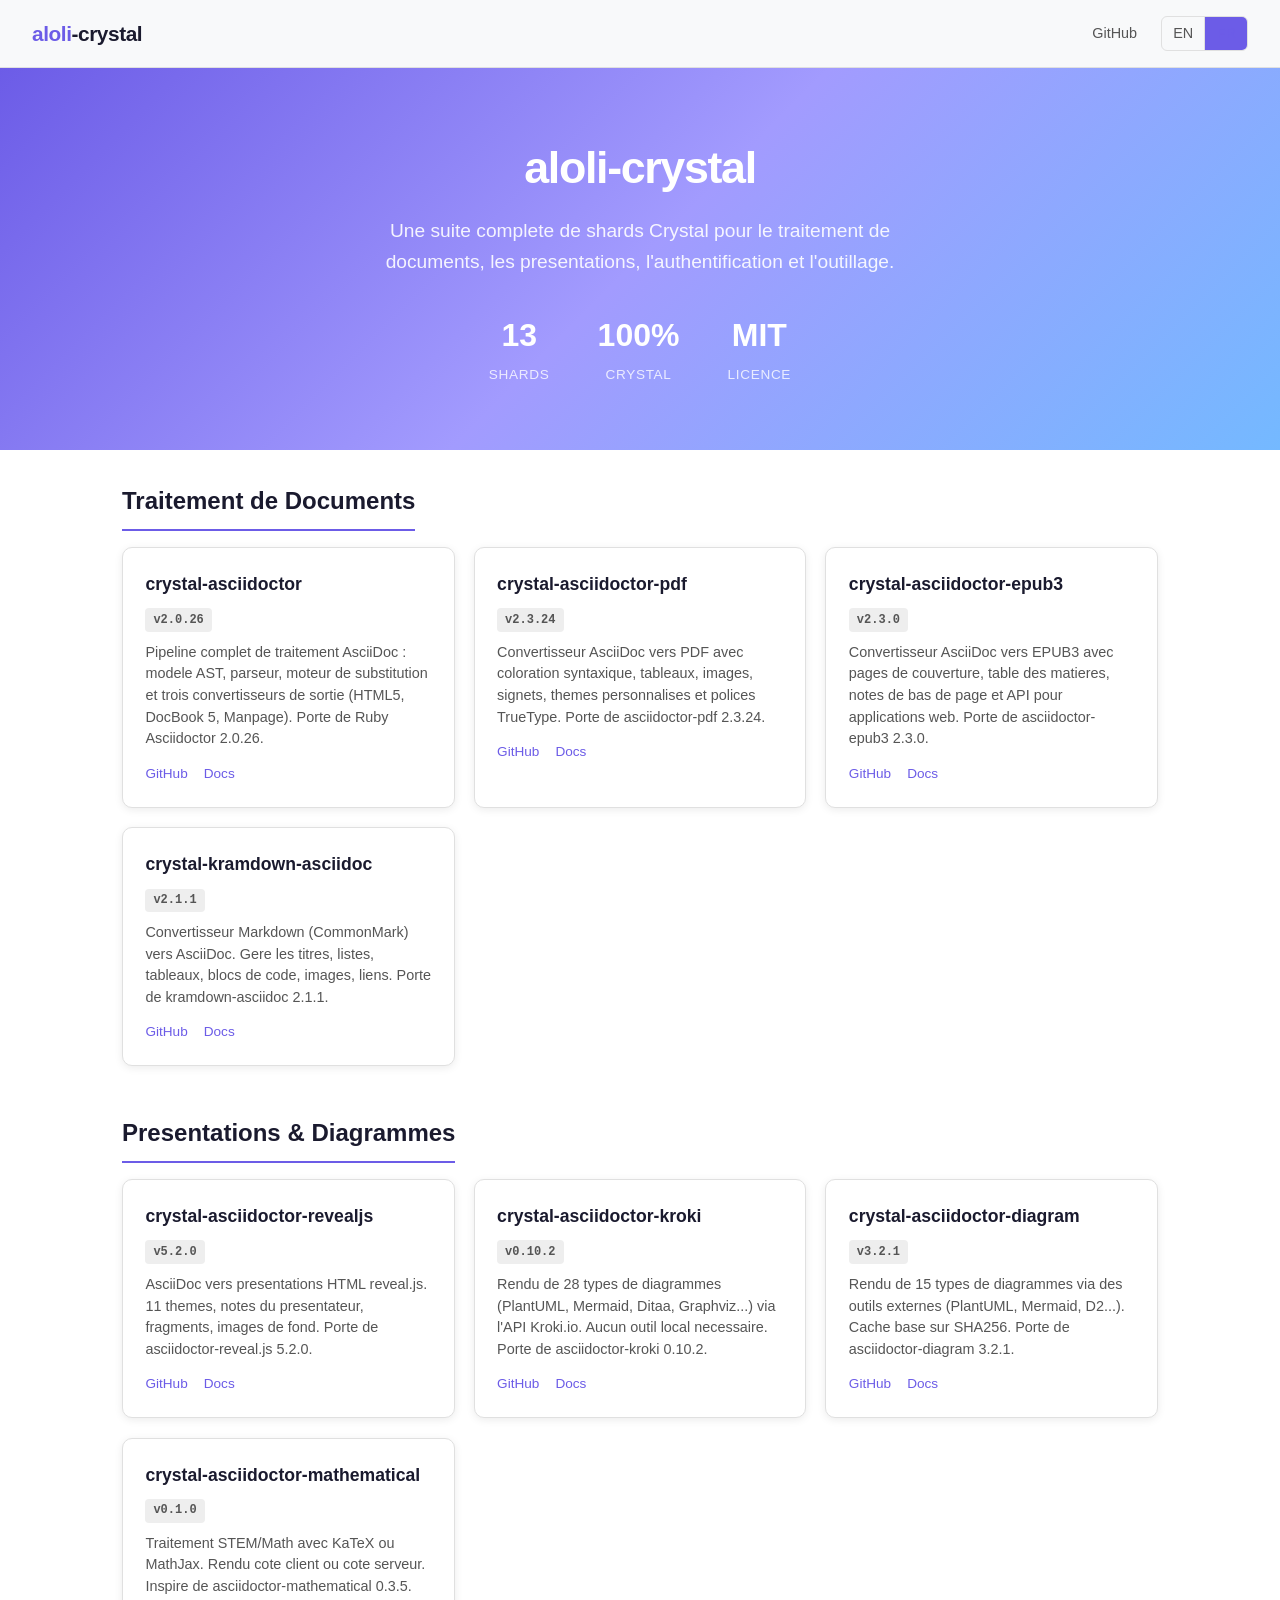
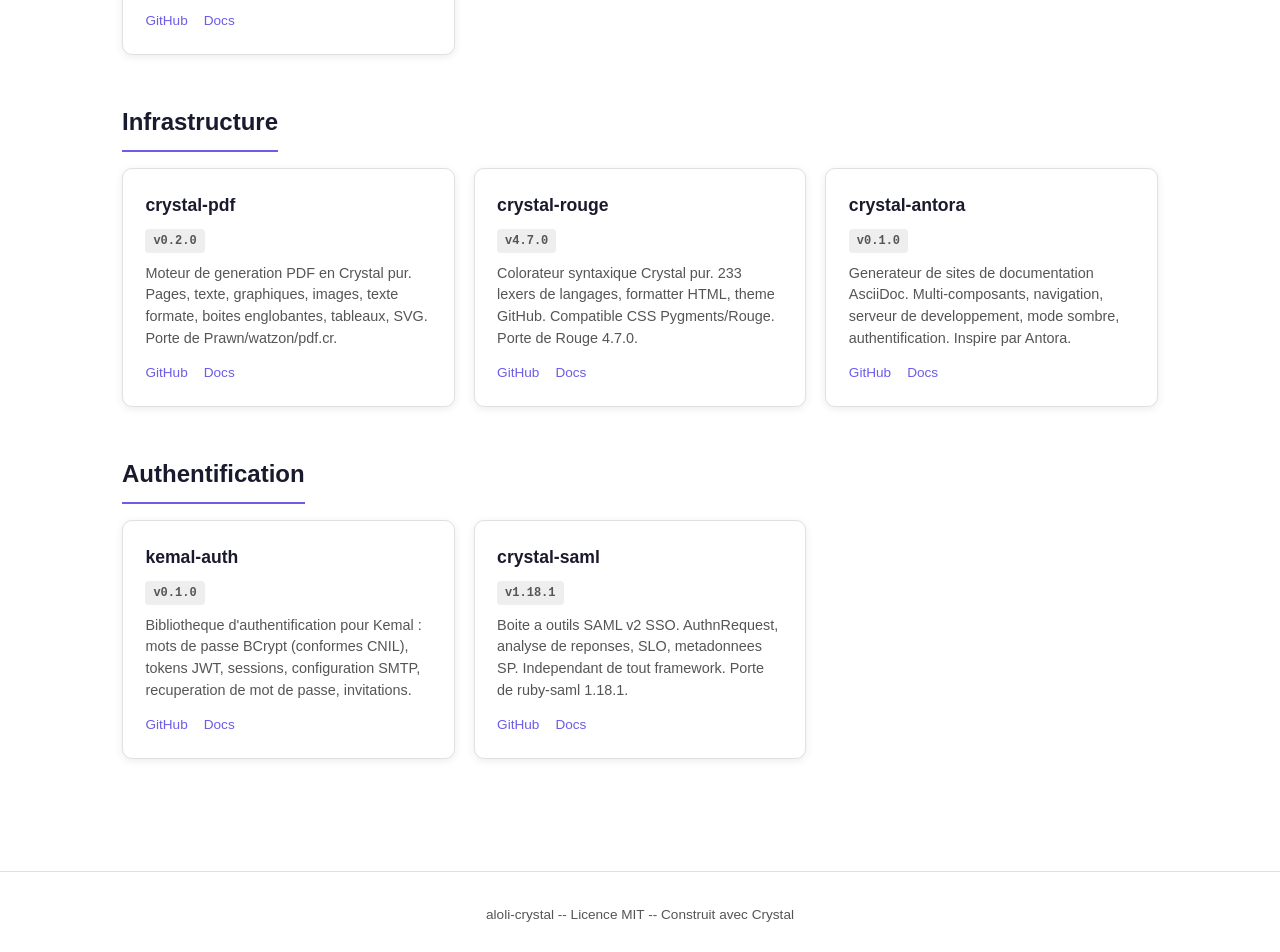
==== fr/index.html @ afec3c2a "Add portal site with EN/FR landing pages and GitHub Pages deployment Static HTML portal listing all " ====
<!DOCTYPE html>
<html lang="fr">
<head>
  <meta charset="UTF-8">
  <meta name="viewport" content="width=device-width, initial-scale=1.0">
  <title>aloli-crystal -- Ecosysteme Crystal</title>
  <meta name="description" content="Une suite complete de shards Crystal pour le traitement de documents, les presentations, l'authentification et l'outillage.">
  <link rel="stylesheet" href="../css/style.css">
</head>
<body>

<div class="top-bar">
  <div class="logo"><span>aloli</span>-crystal</div>
  <nav>
    <a href="https://github.com/aloli-crystal" target="_blank">GitHub</a>
    <div class="lang-switch">
      <a href="../index.html">EN</a>
      <a href="index.html" class="active">FR</a>
    </div>
  </nav>
</div>

<section class="hero">
  <h1>aloli-crystal</h1>
  <p>Une suite complete de shards Crystal pour le traitement de documents, les presentations, l'authentification et l'outillage.</p>
  <div class="stats">
    <div class="stat">
      <span class="stat-number">13</span>
      <span class="stat-label">Shards</span>
    </div>
    <div class="stat">
      <span class="stat-number">100%</span>
      <span class="stat-label">Crystal</span>
    </div>
    <div class="stat">
      <span class="stat-number">MIT</span>
      <span class="stat-label">Licence</span>
    </div>
  </div>
</section>

<div class="container">

  <section class="category">
    <h2>Traitement de Documents</h2>
    <div class="shard-grid">
      <div class="shard-card">
        <h3><a href="https://github.com/aloli-crystal/crystal-asciidoctor">crystal-asciidoctor</a></h3>
        <span class="version">v2.0.26</span>
        <p class="description">Pipeline complet de traitement AsciiDoc : modele AST, parseur, moteur de substitution et trois convertisseurs de sortie (HTML5, DocBook 5, Manpage). Porte de Ruby Asciidoctor 2.0.26.</p>
        <div class="links">
          <a href="https://github.com/aloli-crystal/crystal-asciidoctor">GitHub</a>
          <a href="https://github.com/aloli-crystal/crystal-asciidoctor/tree/main/docs">Docs</a>
        </div>
      </div>
      <div class="shard-card">
        <h3><a href="https://github.com/aloli-crystal/crystal-asciidoctor-pdf">crystal-asciidoctor-pdf</a></h3>
        <span class="version">v2.3.24</span>
        <p class="description">Convertisseur AsciiDoc vers PDF avec coloration syntaxique, tableaux, images, signets, themes personnalises et polices TrueType. Porte de asciidoctor-pdf 2.3.24.</p>
        <div class="links">
          <a href="https://github.com/aloli-crystal/crystal-asciidoctor-pdf">GitHub</a>
          <a href="https://github.com/aloli-crystal/crystal-asciidoctor-pdf/tree/main/docs">Docs</a>
        </div>
      </div>
      <div class="shard-card">
        <h3><a href="https://github.com/aloli-crystal/crystal-asciidoctor-epub3">crystal-asciidoctor-epub3</a></h3>
        <span class="version">v2.3.0</span>
        <p class="description">Convertisseur AsciiDoc vers EPUB3 avec pages de couverture, table des matieres, notes de bas de page et API pour applications web. Porte de asciidoctor-epub3 2.3.0.</p>
        <div class="links">
          <a href="https://github.com/aloli-crystal/crystal-asciidoctor-epub3">GitHub</a>
          <a href="https://github.com/aloli-crystal/crystal-asciidoctor-epub3/tree/main/docs">Docs</a>
        </div>
      </div>
      <div class="shard-card">
        <h3><a href="https://github.com/aloli-crystal/crystal-kramdown-asciidoc">crystal-kramdown-asciidoc</a></h3>
        <span class="version">v2.1.1</span>
        <p class="description">Convertisseur Markdown (CommonMark) vers AsciiDoc. Gere les titres, listes, tableaux, blocs de code, images, liens. Porte de kramdown-asciidoc 2.1.1.</p>
        <div class="links">
          <a href="https://github.com/aloli-crystal/crystal-kramdown-asciidoc">GitHub</a>
          <a href="https://github.com/aloli-crystal/crystal-kramdown-asciidoc/tree/main/docs">Docs</a>
        </div>
      </div>
    </div>
  </section>

  <section class="category">
    <h2>Presentations & Diagrammes</h2>
    <div class="shard-grid">
      <div class="shard-card">
        <h3><a href="https://github.com/aloli-crystal/crystal-asciidoctor-revealjs">crystal-asciidoctor-revealjs</a></h3>
        <span class="version">v5.2.0</span>
        <p class="description">AsciiDoc vers presentations HTML reveal.js. 11 themes, notes du presentateur, fragments, images de fond. Porte de asciidoctor-reveal.js 5.2.0.</p>
        <div class="links">
          <a href="https://github.com/aloli-crystal/crystal-asciidoctor-revealjs">GitHub</a>
          <a href="https://github.com/aloli-crystal/crystal-asciidoctor-revealjs/tree/main/docs">Docs</a>
        </div>
      </div>
      <div class="shard-card">
        <h3><a href="https://github.com/aloli-crystal/crystal-asciidoctor-kroki">crystal-asciidoctor-kroki</a></h3>
        <span class="version">v0.10.2</span>
        <p class="description">Rendu de 28 types de diagrammes (PlantUML, Mermaid, Ditaa, Graphviz...) via l'API Kroki.io. Aucun outil local necessaire. Porte de asciidoctor-kroki 0.10.2.</p>
        <div class="links">
          <a href="https://github.com/aloli-crystal/crystal-asciidoctor-kroki">GitHub</a>
          <a href="https://github.com/aloli-crystal/crystal-asciidoctor-kroki/tree/main/docs">Docs</a>
        </div>
      </div>
      <div class="shard-card">
        <h3><a href="https://github.com/aloli-crystal/crystal-asciidoctor-diagram">crystal-asciidoctor-diagram</a></h3>
        <span class="version">v3.2.1</span>
        <p class="description">Rendu de 15 types de diagrammes via des outils externes (PlantUML, Mermaid, D2...). Cache base sur SHA256. Porte de asciidoctor-diagram 3.2.1.</p>
        <div class="links">
          <a href="https://github.com/aloli-crystal/crystal-asciidoctor-diagram">GitHub</a>
          <a href="https://github.com/aloli-crystal/crystal-asciidoctor-diagram/tree/main/docs">Docs</a>
        </div>
      </div>
      <div class="shard-card">
        <h3><a href="https://github.com/aloli-crystal/crystal-asciidoctor-mathematical">crystal-asciidoctor-mathematical</a></h3>
        <span class="version">v0.1.0</span>
        <p class="description">Traitement STEM/Math avec KaTeX ou MathJax. Rendu cote client ou cote serveur. Inspire de asciidoctor-mathematical 0.3.5.</p>
        <div class="links">
          <a href="https://github.com/aloli-crystal/crystal-asciidoctor-mathematical">GitHub</a>
          <a href="https://github.com/aloli-crystal/crystal-asciidoctor-mathematical/tree/main/docs">Docs</a>
        </div>
      </div>
    </div>
  </section>

  <section class="category">
    <h2>Infrastructure</h2>
    <div class="shard-grid">
      <div class="shard-card">
        <h3><a href="https://github.com/aloli-crystal/crystal-pdf">crystal-pdf</a></h3>
        <span class="version">v0.2.0</span>
        <p class="description">Moteur de generation PDF en Crystal pur. Pages, texte, graphiques, images, texte formate, boites englobantes, tableaux, SVG. Porte de Prawn/watzon/pdf.cr.</p>
        <div class="links">
          <a href="https://github.com/aloli-crystal/crystal-pdf">GitHub</a>
          <a href="https://github.com/aloli-crystal/crystal-pdf/tree/main/docs">Docs</a>
        </div>
      </div>
      <div class="shard-card">
        <h3><a href="https://github.com/aloli-crystal/crystal-rouge">crystal-rouge</a></h3>
        <span class="version">v4.7.0</span>
        <p class="description">Colorateur syntaxique Crystal pur. 233 lexers de langages, formatter HTML, theme GitHub. Compatible CSS Pygments/Rouge. Porte de Rouge 4.7.0.</p>
        <div class="links">
          <a href="https://github.com/aloli-crystal/crystal-rouge">GitHub</a>
          <a href="https://github.com/aloli-crystal/crystal-rouge/tree/main/docs">Docs</a>
        </div>
      </div>
      <div class="shard-card">
        <h3><a href="https://github.com/aloli-crystal/crystal-antora">crystal-antora</a></h3>
        <span class="version">v0.1.0</span>
        <p class="description">Generateur de sites de documentation AsciiDoc. Multi-composants, navigation, serveur de developpement, mode sombre, authentification. Inspire par Antora.</p>
        <div class="links">
          <a href="https://github.com/aloli-crystal/crystal-antora">GitHub</a>
          <a href="https://github.com/aloli-crystal/crystal-antora/tree/main/docs">Docs</a>
        </div>
      </div>
    </div>
  </section>

  <section class="category">
    <h2>Authentification</h2>
    <div class="shard-grid">
      <div class="shard-card">
        <h3><a href="https://github.com/aloli-crystal/kemal-auth">kemal-auth</a></h3>
        <span class="version">v0.1.0</span>
        <p class="description">Bibliotheque d'authentification pour Kemal : mots de passe BCrypt (conformes CNIL), tokens JWT, sessions, configuration SMTP, recuperation de mot de passe, invitations.</p>
        <div class="links">
          <a href="https://github.com/aloli-crystal/kemal-auth">GitHub</a>
          <a href="https://github.com/aloli-crystal/kemal-auth/tree/main/docs">Docs</a>
        </div>
      </div>
      <div class="shard-card">
        <h3><a href="https://github.com/aloli-crystal/crystal-saml">crystal-saml</a></h3>
        <span class="version">v1.18.1</span>
        <p class="description">Boite a outils SAML v2 SSO. AuthnRequest, analyse de reponses, SLO, metadonnees SP. Independant de tout framework. Porte de ruby-saml 1.18.1.</p>
        <div class="links">
          <a href="https://github.com/aloli-crystal/crystal-saml">GitHub</a>
          <a href="https://github.com/aloli-crystal/crystal-saml/tree/main/docs">Docs</a>
        </div>
      </div>
    </div>
  </section>

</div>

<footer>
  <p>aloli-crystal -- Licence MIT -- Construit avec Crystal</p>
</footer>

</body>
</html>
---- css/style.css ----
:root {
  --bg: #ffffff;
  --bg-secondary: #f8f9fa;
  --bg-card: #ffffff;
  --text: #1a1a2e;
  --text-secondary: #555;
  --accent: #6c5ce7;
  --accent-hover: #5a4bd1;
  --border: #e0e0e0;
  --shadow: 0 2px 8px rgba(0, 0, 0, 0.08);
  --shadow-hover: 0 4px 16px rgba(0, 0, 0, 0.12);
  --radius: 10px;
  --code-bg: #f1f1f1;
  --tag-bg: #eee;
  --tag-text: #555;
  --hero-gradient: linear-gradient(135deg, #6c5ce7 0%, #a29bfe 50%, #74b9ff 100%);
}

@media (prefers-color-scheme: dark) {
  :root {
    --bg: #0f0f23;
    --bg-secondary: #1a1a2e;
    --bg-card: #16213e;
    --text: #e0e0e0;
    --text-secondary: #a0a0a0;
    --accent: #a29bfe;
    --accent-hover: #6c5ce7;
    --border: #2a2a4a;
    --shadow: 0 2px 8px rgba(0, 0, 0, 0.3);
    --shadow-hover: 0 4px 16px rgba(0, 0, 0, 0.4);
    --code-bg: #1e1e3f;
    --tag-bg: #2a2a4a;
    --tag-text: #a0a0a0;
  }
}

*, *::before, *::after {
  box-sizing: border-box;
  margin: 0;
  padding: 0;
}

body {
  font-family: -apple-system, BlinkMacSystemFont, 'Segoe UI', Roboto, Oxygen, Ubuntu, sans-serif;
  background: var(--bg);
  color: var(--text);
  line-height: 1.6;
  -webkit-font-smoothing: antialiased;
}

a {
  color: var(--accent);
  text-decoration: none;
  transition: color 0.2s;
}

a:hover {
  color: var(--accent-hover);
}

/* Header / Nav */
.top-bar {
  display: flex;
  justify-content: space-between;
  align-items: center;
  padding: 1rem 2rem;
  background: var(--bg-secondary);
  border-bottom: 1px solid var(--border);
  position: sticky;
  top: 0;
  z-index: 100;
  backdrop-filter: blur(10px);
}

.top-bar .logo {
  font-size: 1.3rem;
  font-weight: 700;
  color: var(--text);
  letter-spacing: -0.02em;
}

.top-bar .logo span {
  color: var(--accent);
}

.top-bar nav {
  display: flex;
  gap: 1.5rem;
  align-items: center;
}

.top-bar nav a {
  color: var(--text-secondary);
  font-size: 0.9rem;
  font-weight: 500;
  transition: color 0.2s;
}

.top-bar nav a:hover,
.top-bar nav a.active {
  color: var(--accent);
}

.lang-switch {
  display: inline-flex;
  gap: 0;
  border: 1px solid var(--border);
  border-radius: 6px;
  overflow: hidden;
}

.lang-switch a {
  padding: 0.3rem 0.7rem;
  font-size: 0.8rem;
  font-weight: 600;
  color: var(--text-secondary);
  background: transparent;
  border-right: 1px solid var(--border);
}

.lang-switch a:last-child {
  border-right: none;
}

.lang-switch a.active {
  background: var(--accent);
  color: #fff;
}

/* Hero */
.hero {
  background: var(--hero-gradient);
  padding: 4rem 2rem;
  text-align: center;
  color: #fff;
}

.hero h1 {
  font-size: 2.8rem;
  font-weight: 800;
  margin-bottom: 0.8rem;
  letter-spacing: -0.03em;
}

.hero p {
  font-size: 1.2rem;
  opacity: 0.9;
  max-width: 600px;
  margin: 0 auto;
}

.hero .stats {
  display: flex;
  justify-content: center;
  gap: 3rem;
  margin-top: 2rem;
}

.hero .stat {
  text-align: center;
}

.hero .stat-number {
  font-size: 2rem;
  font-weight: 800;
  display: block;
}

.hero .stat-label {
  font-size: 0.85rem;
  opacity: 0.8;
  text-transform: uppercase;
  letter-spacing: 0.05em;
}

/* Main content */
.container {
  max-width: 1100px;
  margin: 0 auto;
  padding: 2rem;
}

/* Category sections */
.category {
  margin-bottom: 3rem;
}

.category h2 {
  font-size: 1.5rem;
  font-weight: 700;
  color: var(--text);
  margin-bottom: 1rem;
  padding-bottom: 0.5rem;
  border-bottom: 2px solid var(--accent);
  display: inline-block;
}

/* Shard cards */
.shard-grid {
  display: grid;
  grid-template-columns: repeat(auto-fill, minmax(320px, 1fr));
  gap: 1.2rem;
}

.shard-card {
  background: var(--bg-card);
  border: 1px solid var(--border);
  border-radius: var(--radius);
  padding: 1.4rem;
  box-shadow: var(--shadow);
  transition: box-shadow 0.2s, transform 0.2s;
}

.shard-card:hover {
  box-shadow: var(--shadow-hover);
  transform: translateY(-2px);
}

.shard-card h3 {
  font-size: 1.1rem;
  font-weight: 700;
  margin-bottom: 0.4rem;
}

.shard-card h3 a {
  color: var(--text);
}

.shard-card h3 a:hover {
  color: var(--accent);
}

.shard-card .version {
  display: inline-block;
  background: var(--tag-bg);
  color: var(--tag-text);
  padding: 0.15rem 0.5rem;
  border-radius: 4px;
  font-size: 0.75rem;
  font-weight: 600;
  font-family: 'SF Mono', 'Fira Code', monospace;
  margin-bottom: 0.6rem;
}

.shard-card .description {
  color: var(--text-secondary);
  font-size: 0.9rem;
  line-height: 1.5;
  margin-bottom: 0.8rem;
}

.shard-card .links {
  display: flex;
  gap: 1rem;
  font-size: 0.85rem;
}

.shard-card .links a {
  font-weight: 500;
}

/* Footer */
footer {
  text-align: center;
  padding: 2rem;
  color: var(--text-secondary);
  font-size: 0.85rem;
  border-top: 1px solid var(--border);
  margin-top: 2rem;
}

/* Responsive */
@media (max-width: 768px) {
  .hero h1 {
    font-size: 2rem;
  }
  .hero .stats {
    gap: 1.5rem;
  }
  .shard-grid {
    grid-template-columns: 1fr;
  }
  .top-bar {
    flex-wrap: wrap;
    gap: 0.5rem;
  }
}
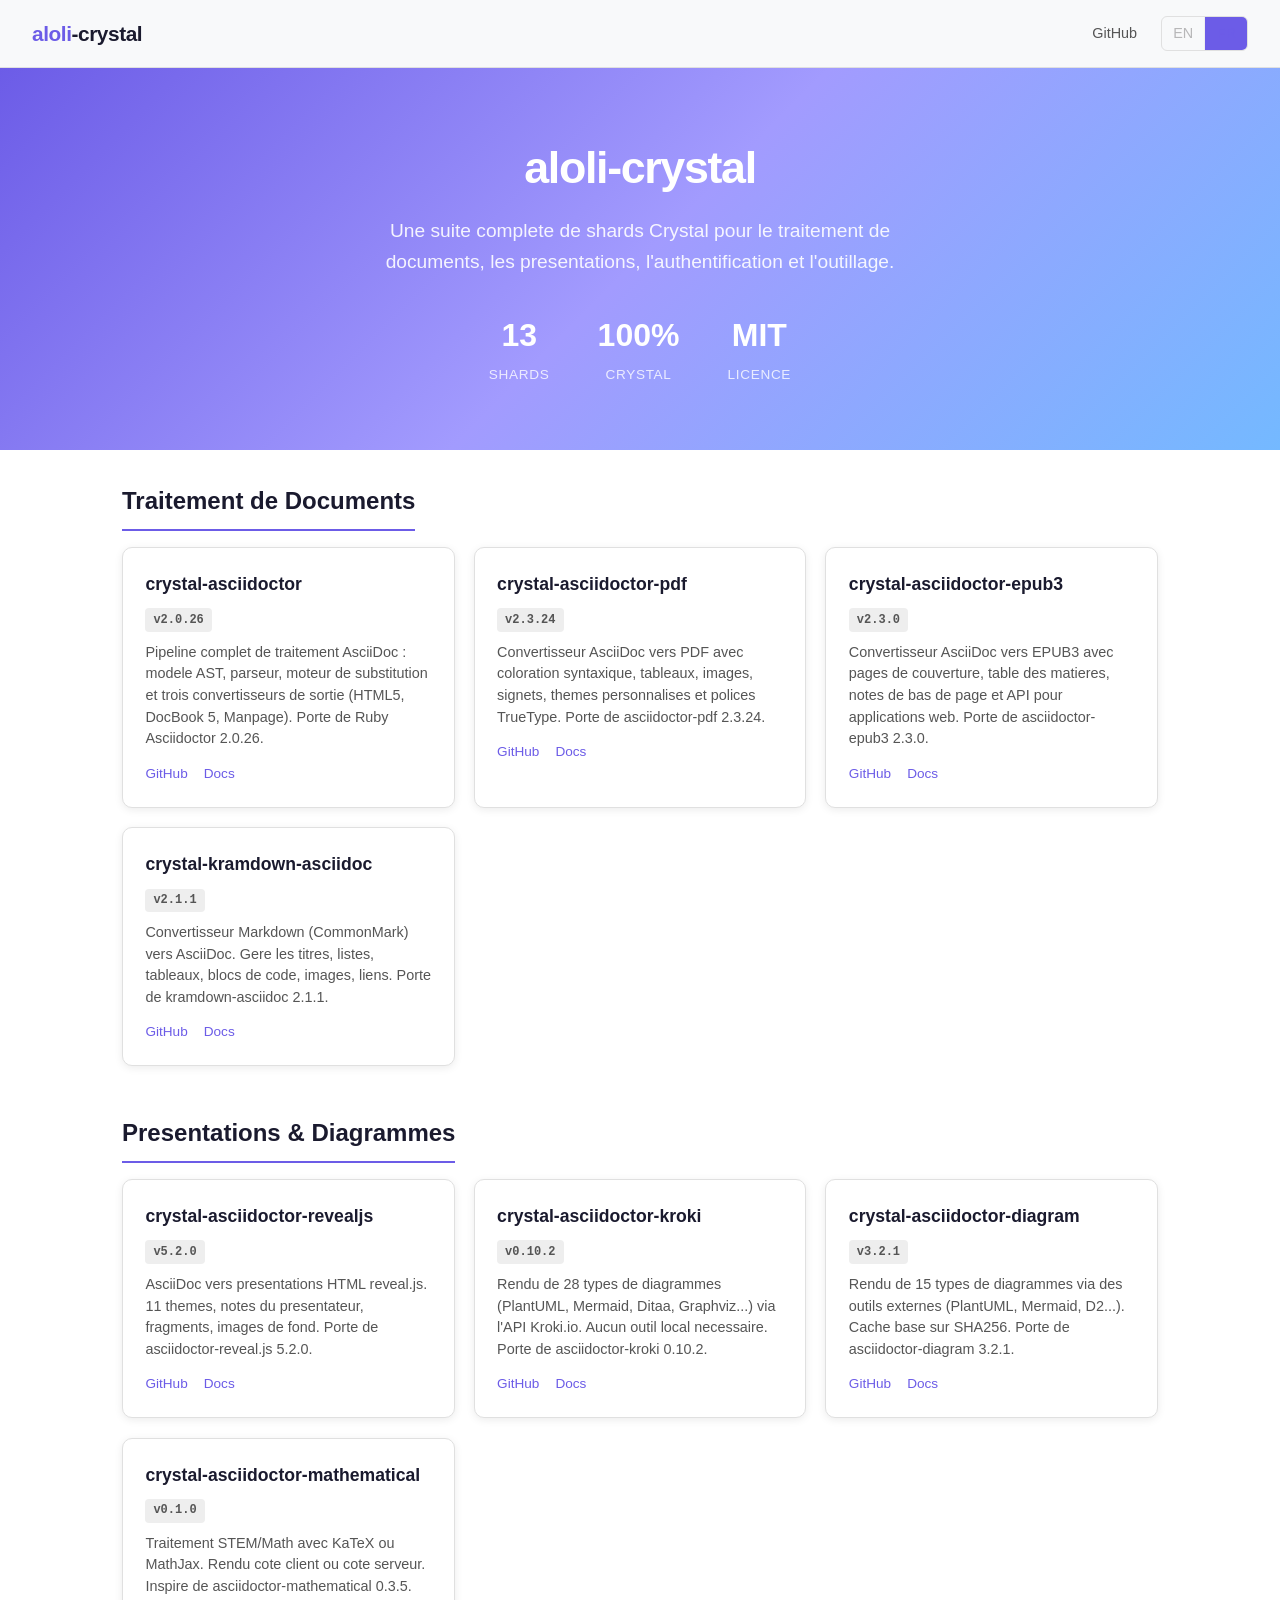
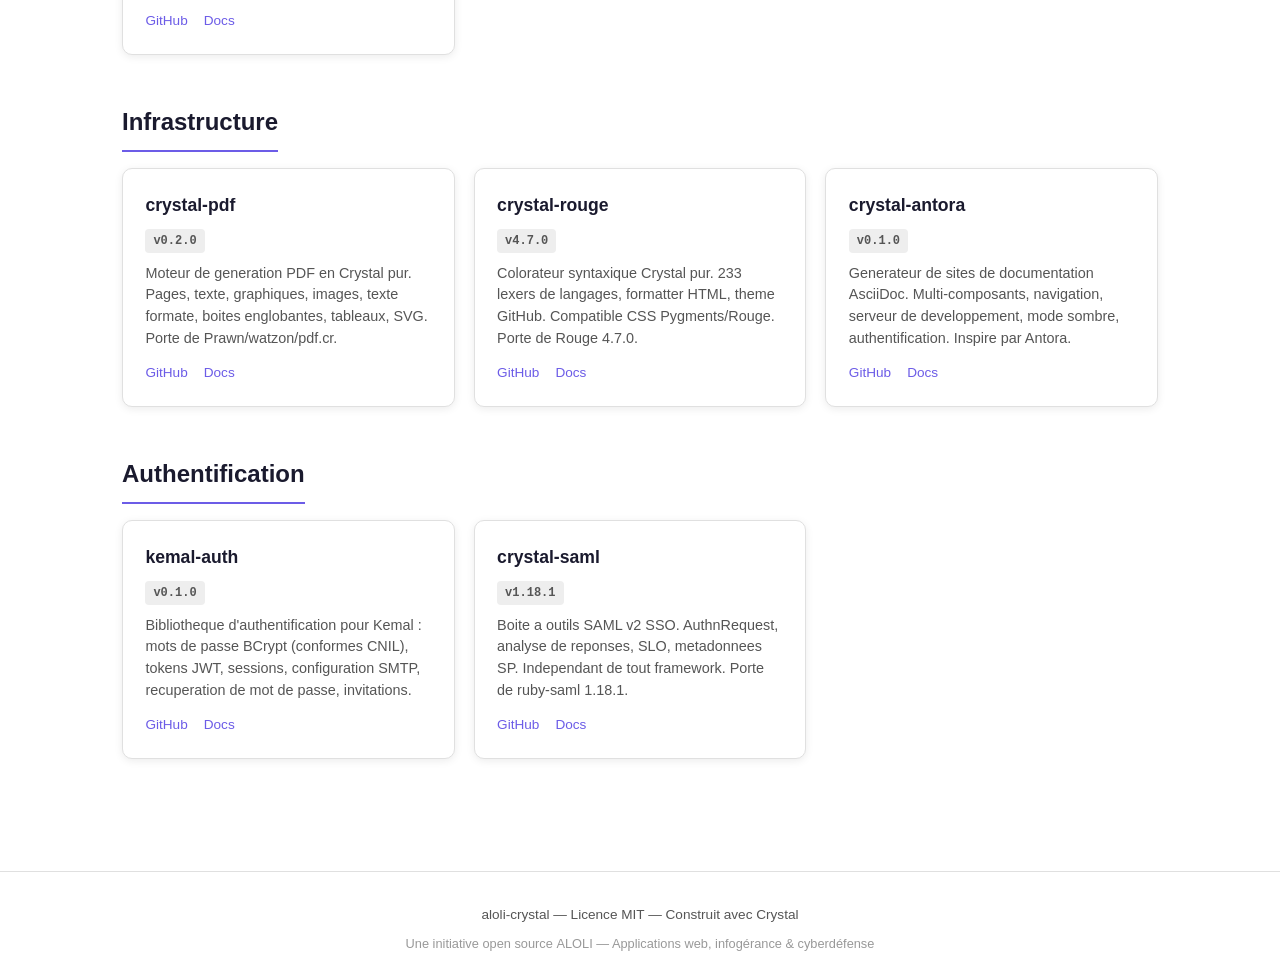
==== commit da4ddcf2: "Ajouter le footer ALOLI discret et améliorer le sélecteur de langue" ====
--- a/fr/index.html
+++ b/fr/index.html
@@ -185,7 +185,8 @@
 </div>
 
 <footer>
-  <p>aloli-crystal -- Licence MIT -- Construit avec Crystal</p>
+  <p>aloli-crystal — Licence MIT — Construit avec Crystal</p>
+  <p class="aloli">Une initiative open source <a href="https://aloli.fr" target="_blank">ALOLI</a> — Applications web, infogérance & cyberdéfense</p>
 </footer>
 
 </body>
--- a/css/style.css
+++ b/css/style.css
@@ -127,6 +127,14 @@
   color: #fff;
 }
 
+.lang-switch a:not(.active) {
+  opacity: 0.4;
+}
+
+.lang-switch a:not(.active):hover {
+  opacity: 0.8;
+}
+
 /* Hero */
 .hero {
   background: var(--hero-gradient);
@@ -269,6 +277,21 @@
   margin-top: 2rem;
 }
 
+footer a {
+  color: var(--text-secondary);
+  font-weight: 500;
+}
+
+footer a:hover {
+  color: var(--accent);
+}
+
+footer .aloli {
+  margin-top: 0.5rem;
+  font-size: 0.8rem;
+  opacity: 0.6;
+}
+
 /* Responsive */
 @media (max-width: 768px) {
   .hero h1 {
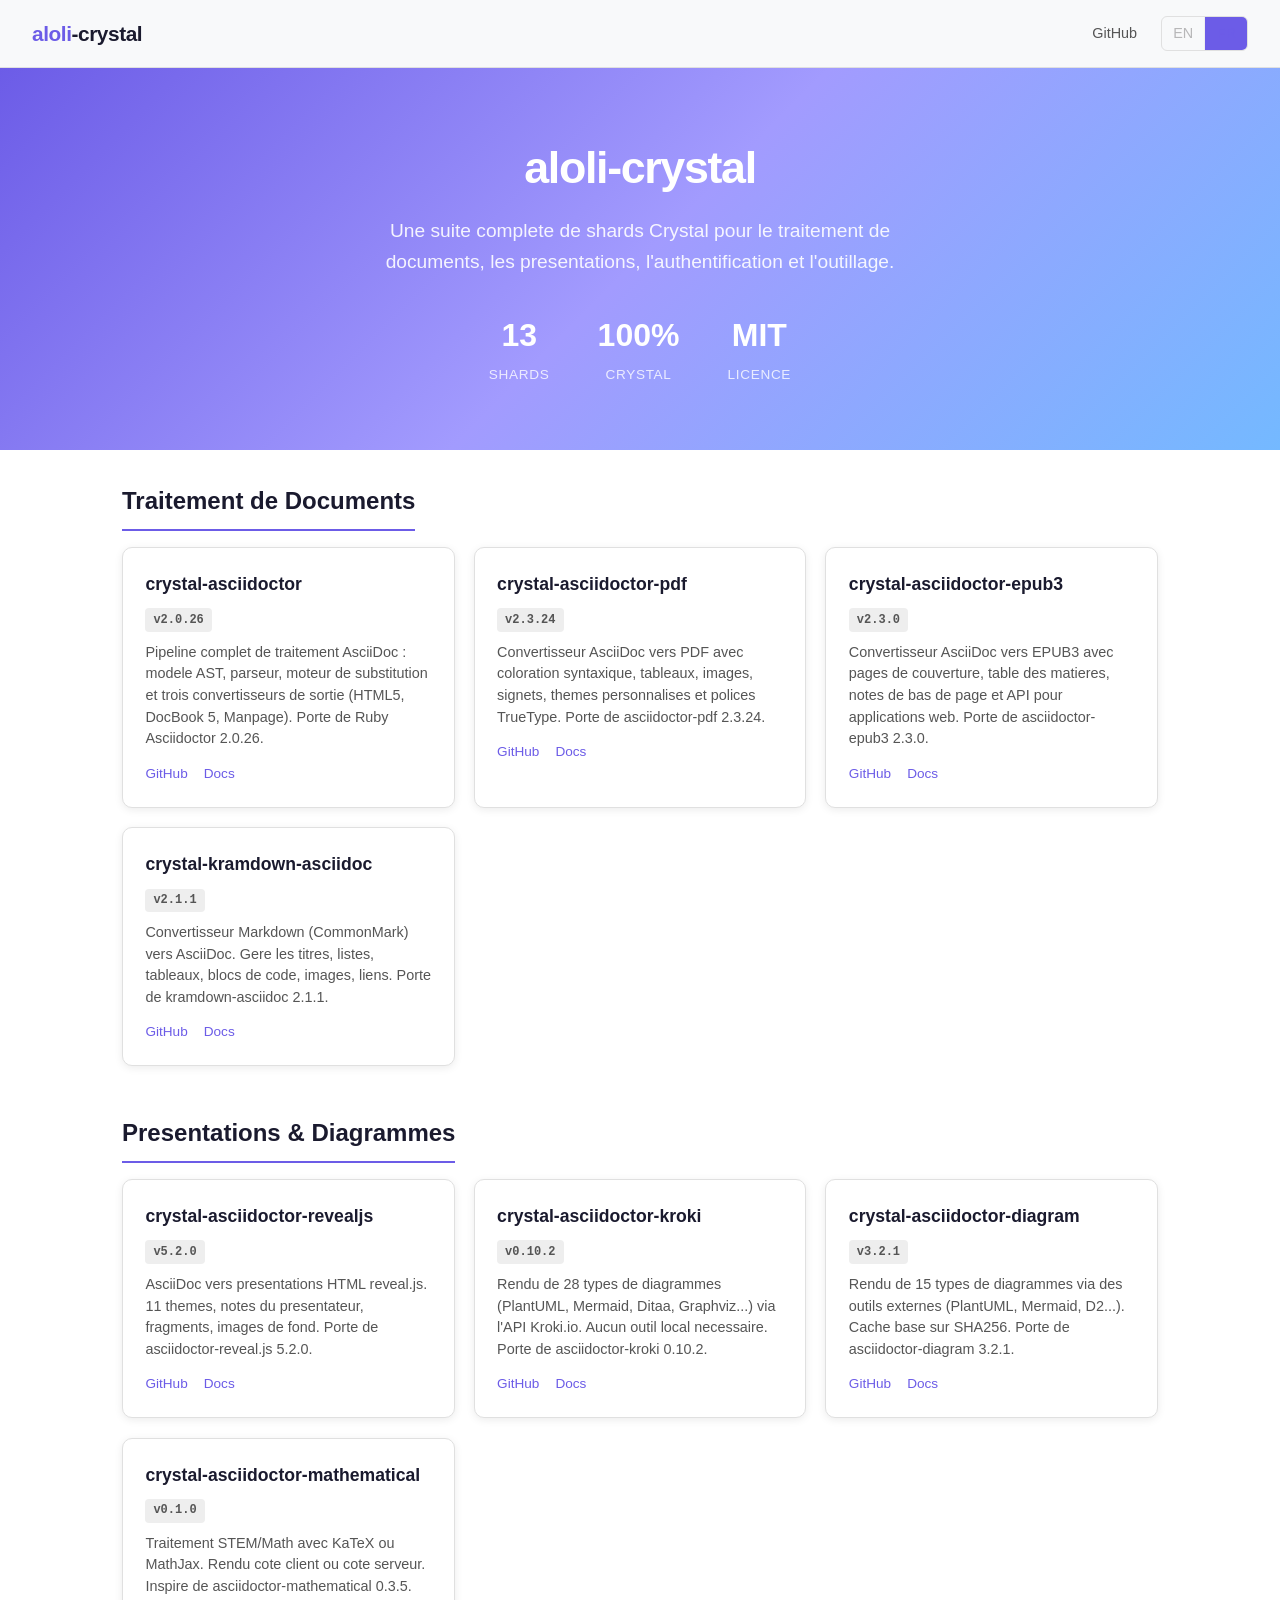
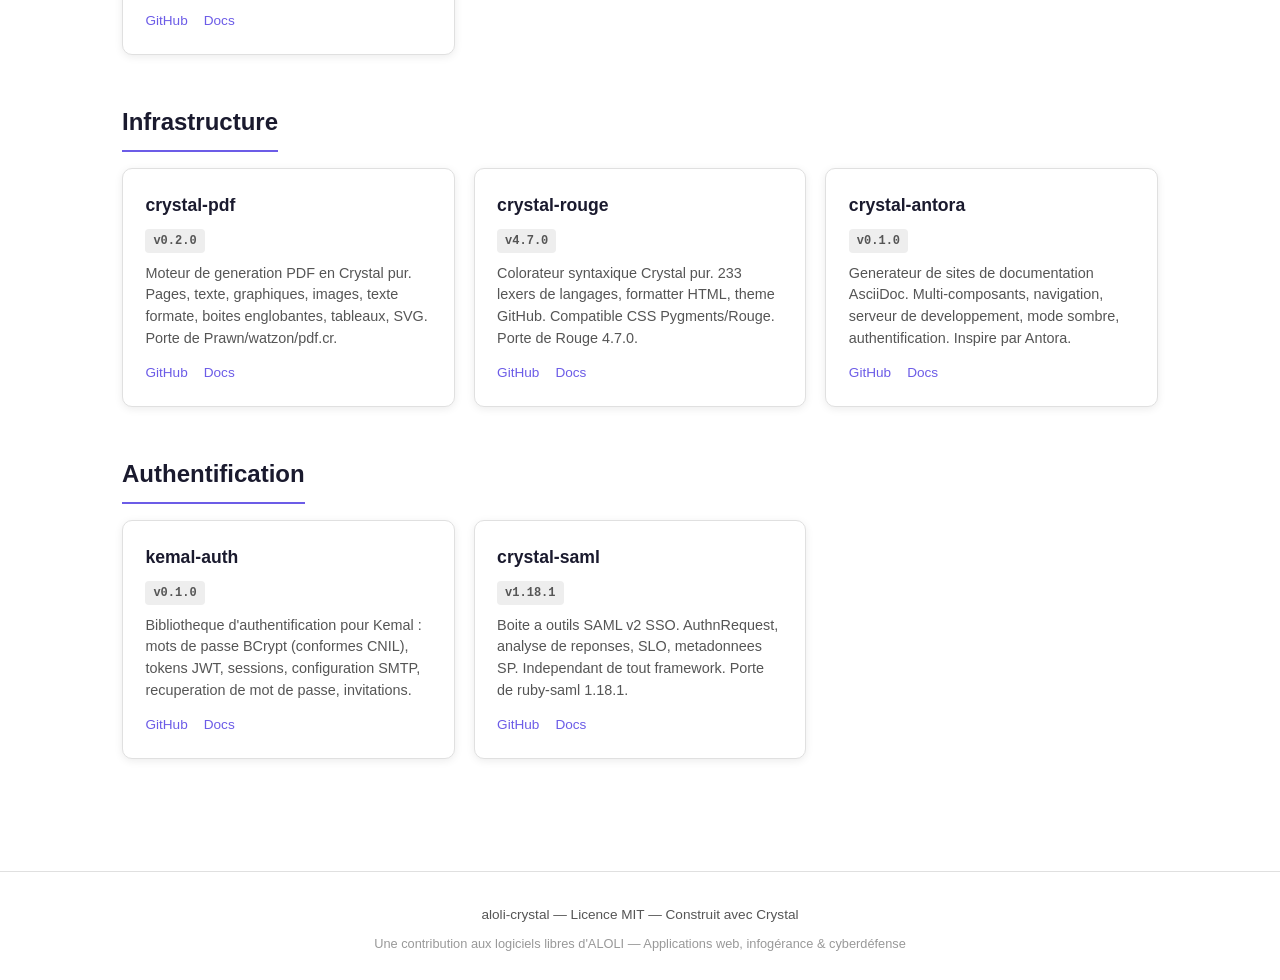
==== commit e5bceb10: "Corriger le texte du footer ALOLI" ====
--- a/fr/index.html
+++ b/fr/index.html
@@ -186,7 +186,7 @@
 
 <footer>
   <p>aloli-crystal — Licence MIT — Construit avec Crystal</p>
-  <p class="aloli">Une initiative open source <a href="https://aloli.fr" target="_blank">ALOLI</a> — Applications web, infogérance & cyberdéfense</p>
+  <p class="aloli">Une contribution aux logiciels libres d'<a href="https://aloli.fr" target="_blank">ALOLI</a> — Applications web, infogérance & cyberdéfense</p>
 </footer>
 
 </body>
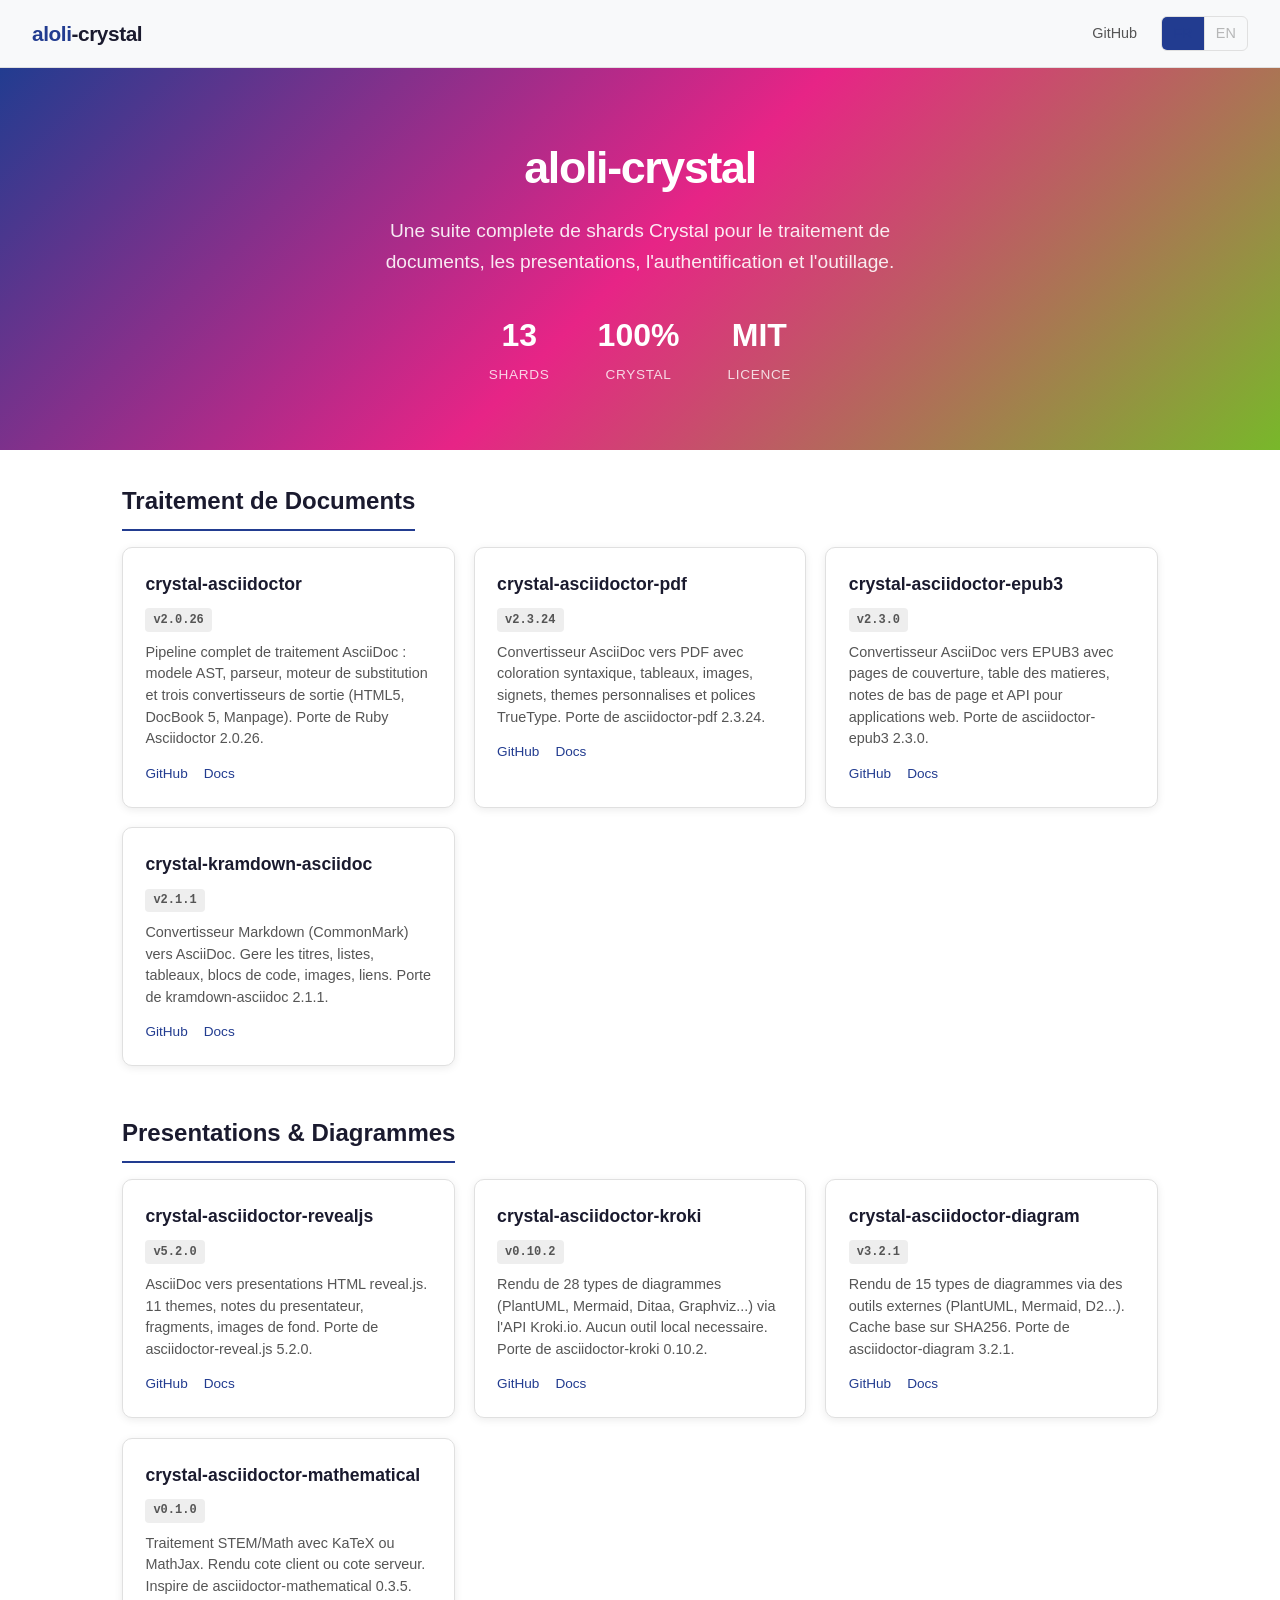
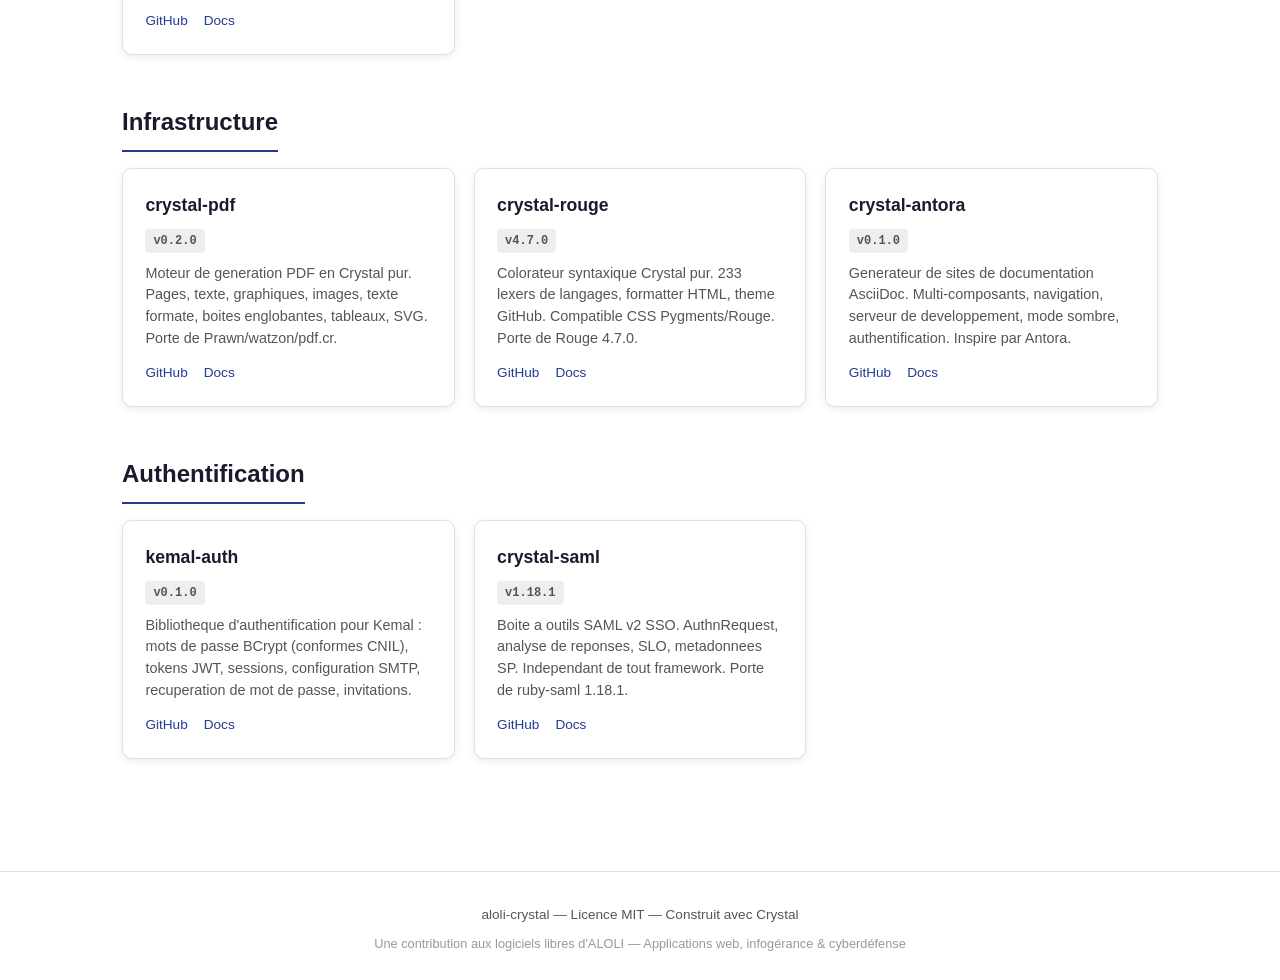
==== commit 24aa047a: "Appliquer la palette ALOLI et corriger l'ordre du sélecteur de langue" ====
--- a/fr/index.html
+++ b/fr/index.html
@@ -14,8 +14,8 @@
   <nav>
     <a href="https://github.com/aloli-crystal" target="_blank">GitHub</a>
     <div class="lang-switch">
+      <a href="index.html" class="active">FR</a>
       <a href="../index.html">EN</a>
-      <a href="index.html" class="active">FR</a>
     </div>
   </nav>
 </div>
--- a/css/style.css
+++ b/css/style.css
@@ -4,8 +4,8 @@
   --bg-card: #ffffff;
   --text: #1a1a2e;
   --text-secondary: #555;
-  --accent: #6c5ce7;
-  --accent-hover: #5a4bd1;
+  --accent: #223C90;
+  --accent-hover: #E72486;
   --border: #e0e0e0;
   --shadow: 0 2px 8px rgba(0, 0, 0, 0.08);
   --shadow-hover: 0 4px 16px rgba(0, 0, 0, 0.12);
@@ -13,7 +13,7 @@
   --code-bg: #f1f1f1;
   --tag-bg: #eee;
   --tag-text: #555;
-  --hero-gradient: linear-gradient(135deg, #6c5ce7 0%, #a29bfe 50%, #74b9ff 100%);
+  --hero-gradient: linear-gradient(135deg, #223C90 0%, #E72486 50%, #78B82A 100%);
 }
 
 @media (prefers-color-scheme: dark) {
@@ -23,8 +23,8 @@
     --bg-card: #16213e;
     --text: #e0e0e0;
     --text-secondary: #a0a0a0;
-    --accent: #a29bfe;
-    --accent-hover: #6c5ce7;
+    --accent: #E72486;
+    --accent-hover: #78B82A;
     --border: #2a2a4a;
     --shadow: 0 2px 8px rgba(0, 0, 0, 0.3);
     --shadow-hover: 0 4px 16px rgba(0, 0, 0, 0.4);
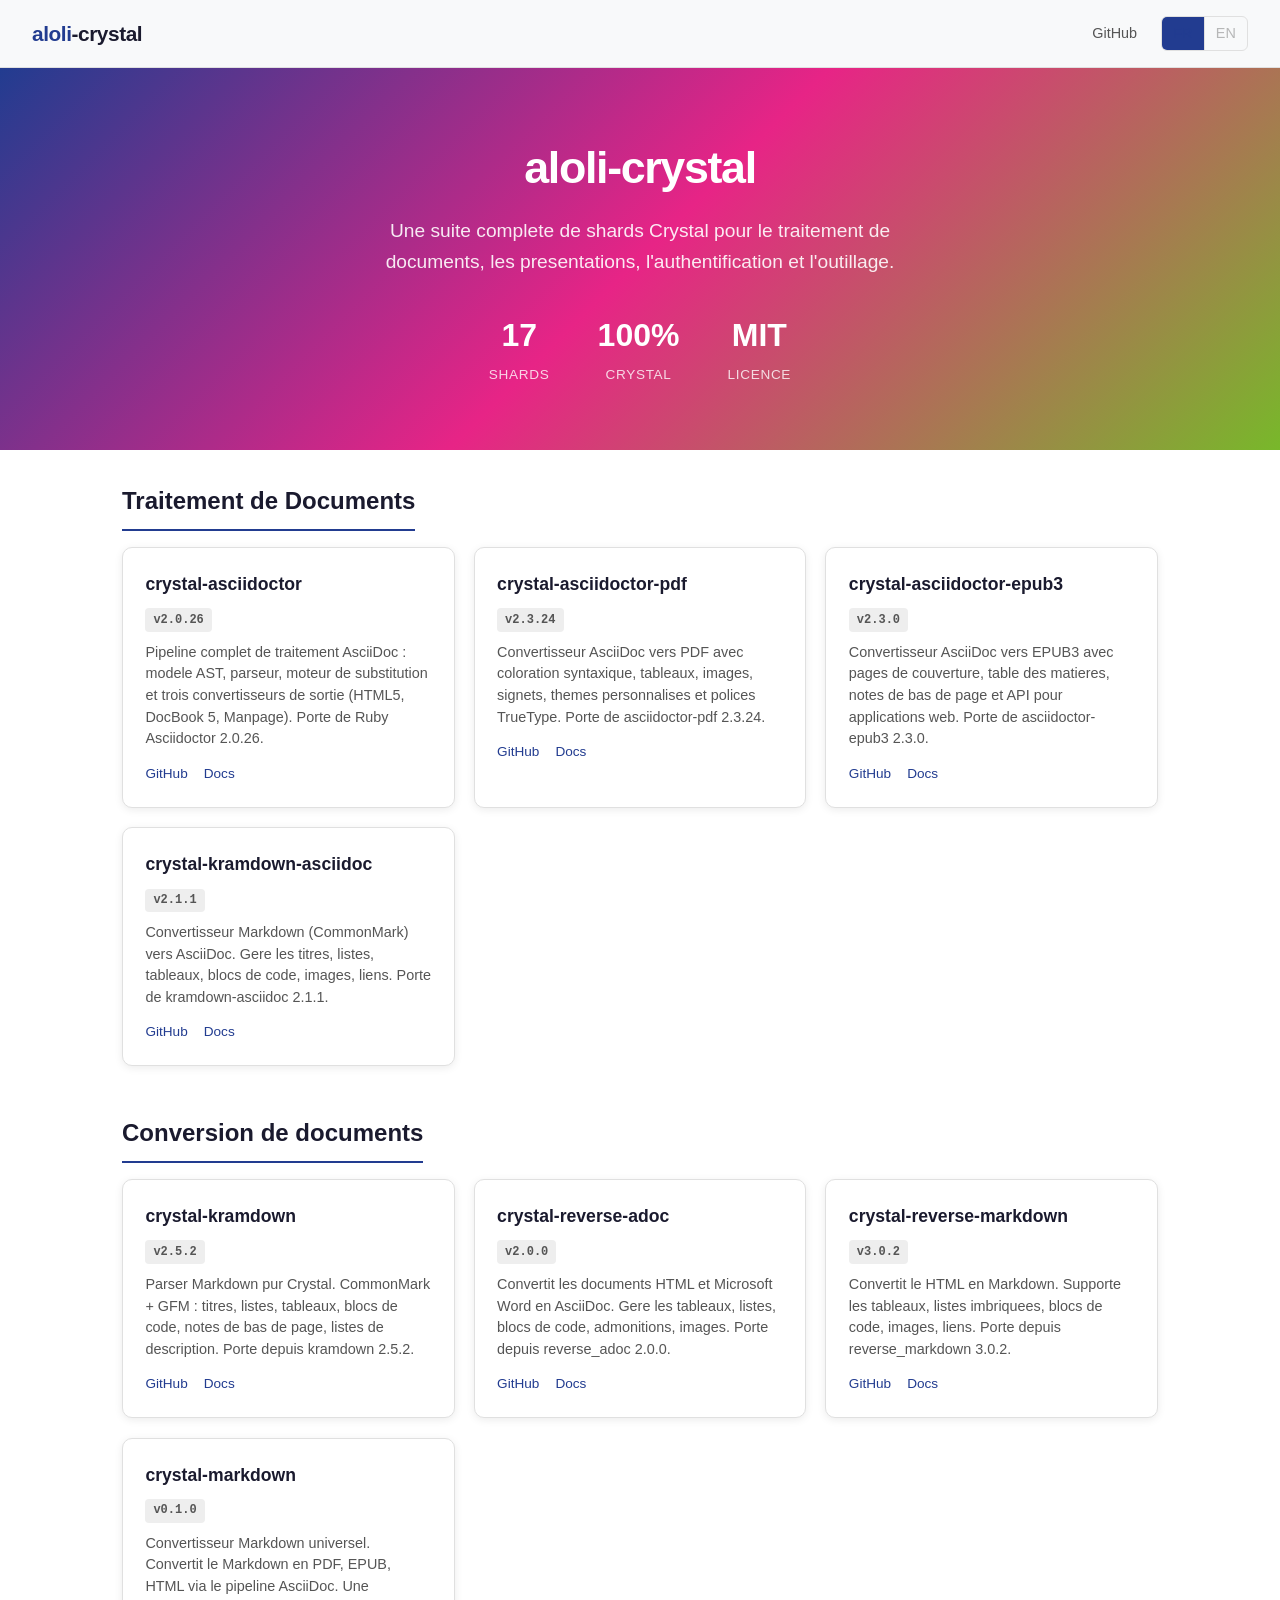
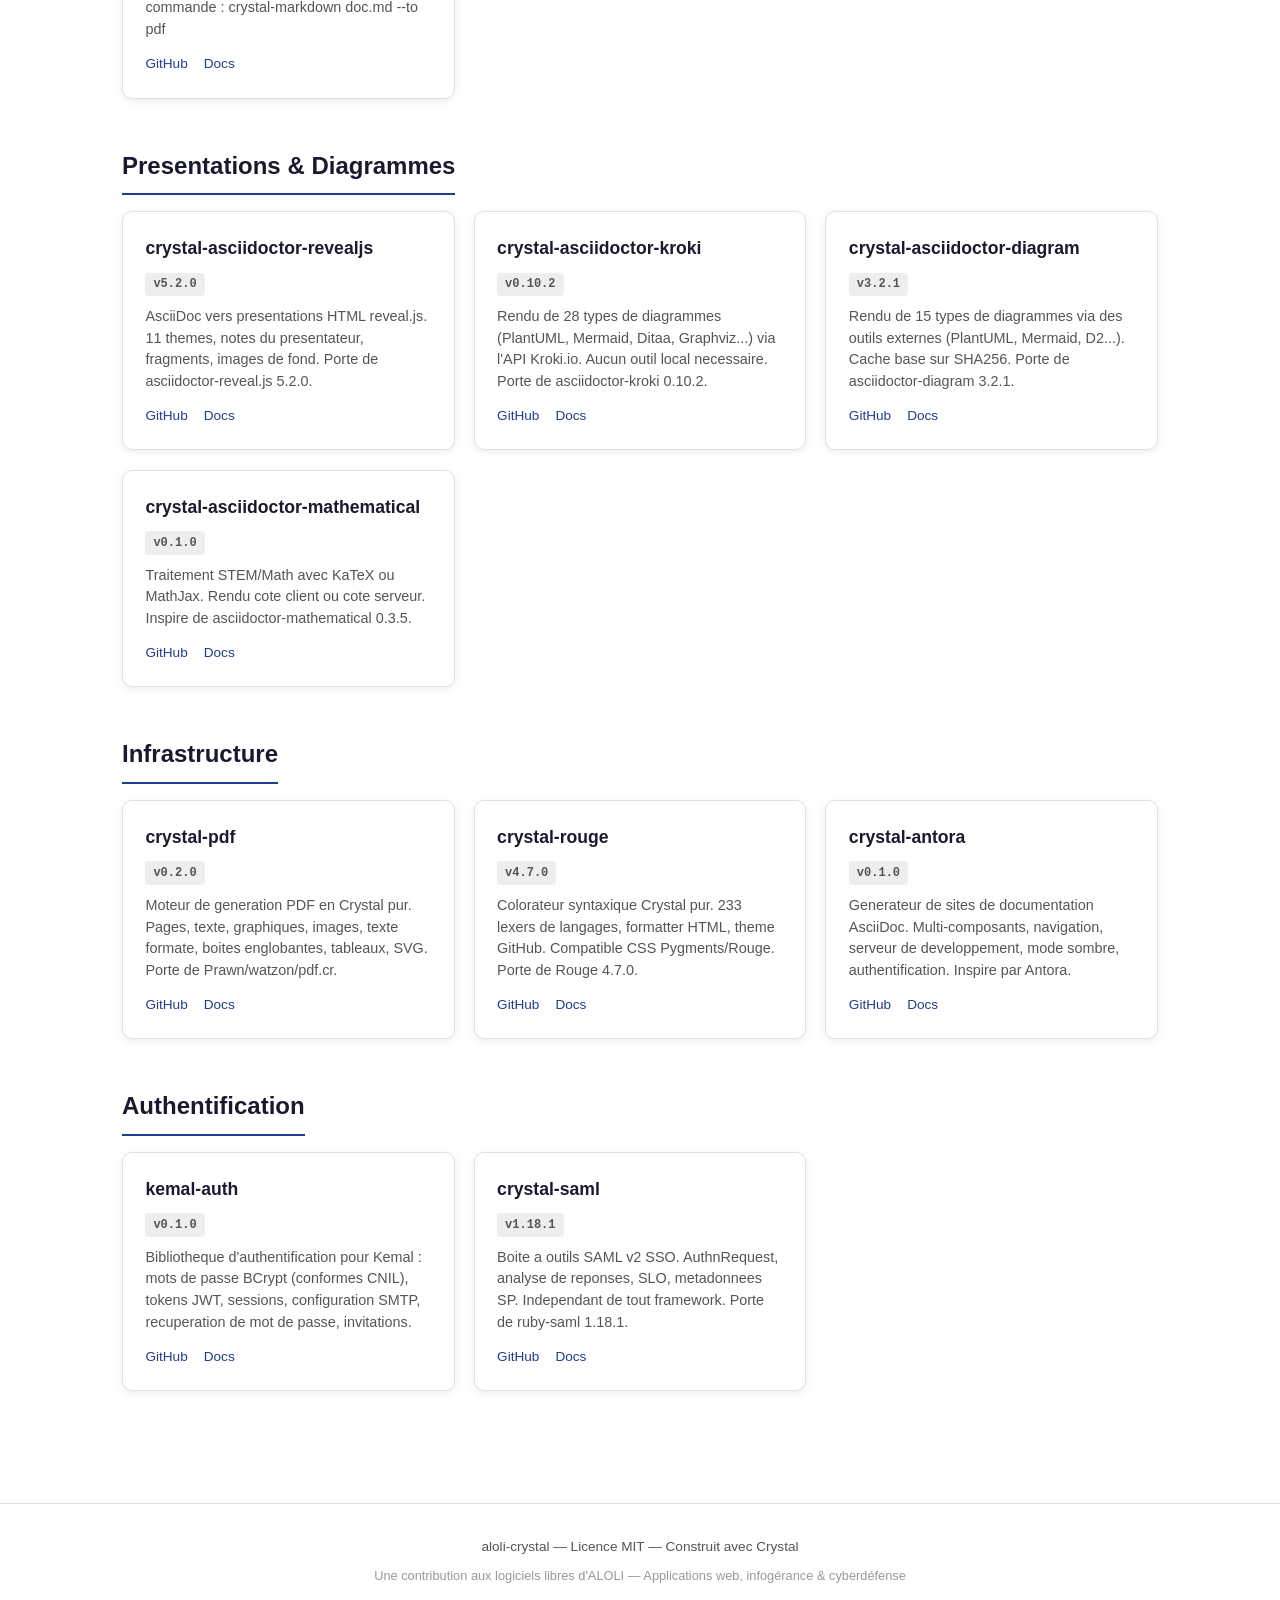
==== commit 9150f7e6: "Add 4 document conversion shards to portal Add crystal-kramdown, crystal-reverse-adoc, crystal-rever" ====
--- a/fr/index.html
+++ b/fr/index.html
@@ -25,7 +25,7 @@
   <p>Une suite complete de shards Crystal pour le traitement de documents, les presentations, l'authentification et l'outillage.</p>
   <div class="stats">
     <div class="stat">
-      <span class="stat-number">13</span>
+      <span class="stat-number">17</span>
       <span class="stat-label">Shards</span>
     </div>
     <div class="stat">
@@ -78,6 +78,48 @@
         <div class="links">
           <a href="https://github.com/aloli-crystal/crystal-kramdown-asciidoc">GitHub</a>
           <a href="https://github.com/aloli-crystal/crystal-kramdown-asciidoc/tree/main/docs">Docs</a>
+        </div>
+      </div>
+    </div>
+  </section>
+
+  <section class="category">
+    <h2>Conversion de documents</h2>
+    <div class="shard-grid">
+      <div class="shard-card">
+        <h3><a href="https://github.com/aloli-crystal/crystal-kramdown">crystal-kramdown</a></h3>
+        <span class="version">v2.5.2</span>
+        <p class="description">Parser Markdown pur Crystal. CommonMark + GFM : titres, listes, tableaux, blocs de code, notes de bas de page, listes de description. Porte depuis kramdown 2.5.2.</p>
+        <div class="links">
+          <a href="https://github.com/aloli-crystal/crystal-kramdown">GitHub</a>
+          <a href="https://github.com/aloli-crystal/crystal-kramdown/tree/main/docs">Docs</a>
+        </div>
+      </div>
+      <div class="shard-card">
+        <h3><a href="https://github.com/aloli-crystal/crystal-reverse-adoc">crystal-reverse-adoc</a></h3>
+        <span class="version">v2.0.0</span>
+        <p class="description">Convertit les documents HTML et Microsoft Word en AsciiDoc. Gere les tableaux, listes, blocs de code, admonitions, images. Porte depuis reverse_adoc 2.0.0.</p>
+        <div class="links">
+          <a href="https://github.com/aloli-crystal/crystal-reverse-adoc">GitHub</a>
+          <a href="https://github.com/aloli-crystal/crystal-reverse-adoc/tree/main/docs">Docs</a>
+        </div>
+      </div>
+      <div class="shard-card">
+        <h3><a href="https://github.com/aloli-crystal/crystal-reverse-markdown">crystal-reverse-markdown</a></h3>
+        <span class="version">v3.0.2</span>
+        <p class="description">Convertit le HTML en Markdown. Supporte les tableaux, listes imbriquees, blocs de code, images, liens. Porte depuis reverse_markdown 3.0.2.</p>
+        <div class="links">
+          <a href="https://github.com/aloli-crystal/crystal-reverse-markdown">GitHub</a>
+          <a href="https://github.com/aloli-crystal/crystal-reverse-markdown/tree/main/docs">Docs</a>
+        </div>
+      </div>
+      <div class="shard-card">
+        <h3><a href="https://github.com/aloli-crystal/crystal-markdown">crystal-markdown</a></h3>
+        <span class="version">v0.1.0</span>
+        <p class="description">Convertisseur Markdown universel. Convertit le Markdown en PDF, EPUB, HTML via le pipeline AsciiDoc. Une commande : crystal-markdown doc.md --to pdf</p>
+        <div class="links">
+          <a href="https://github.com/aloli-crystal/crystal-markdown">GitHub</a>
+          <a href="https://github.com/aloli-crystal/crystal-markdown/tree/main/docs">Docs</a>
         </div>
       </div>
     </div>
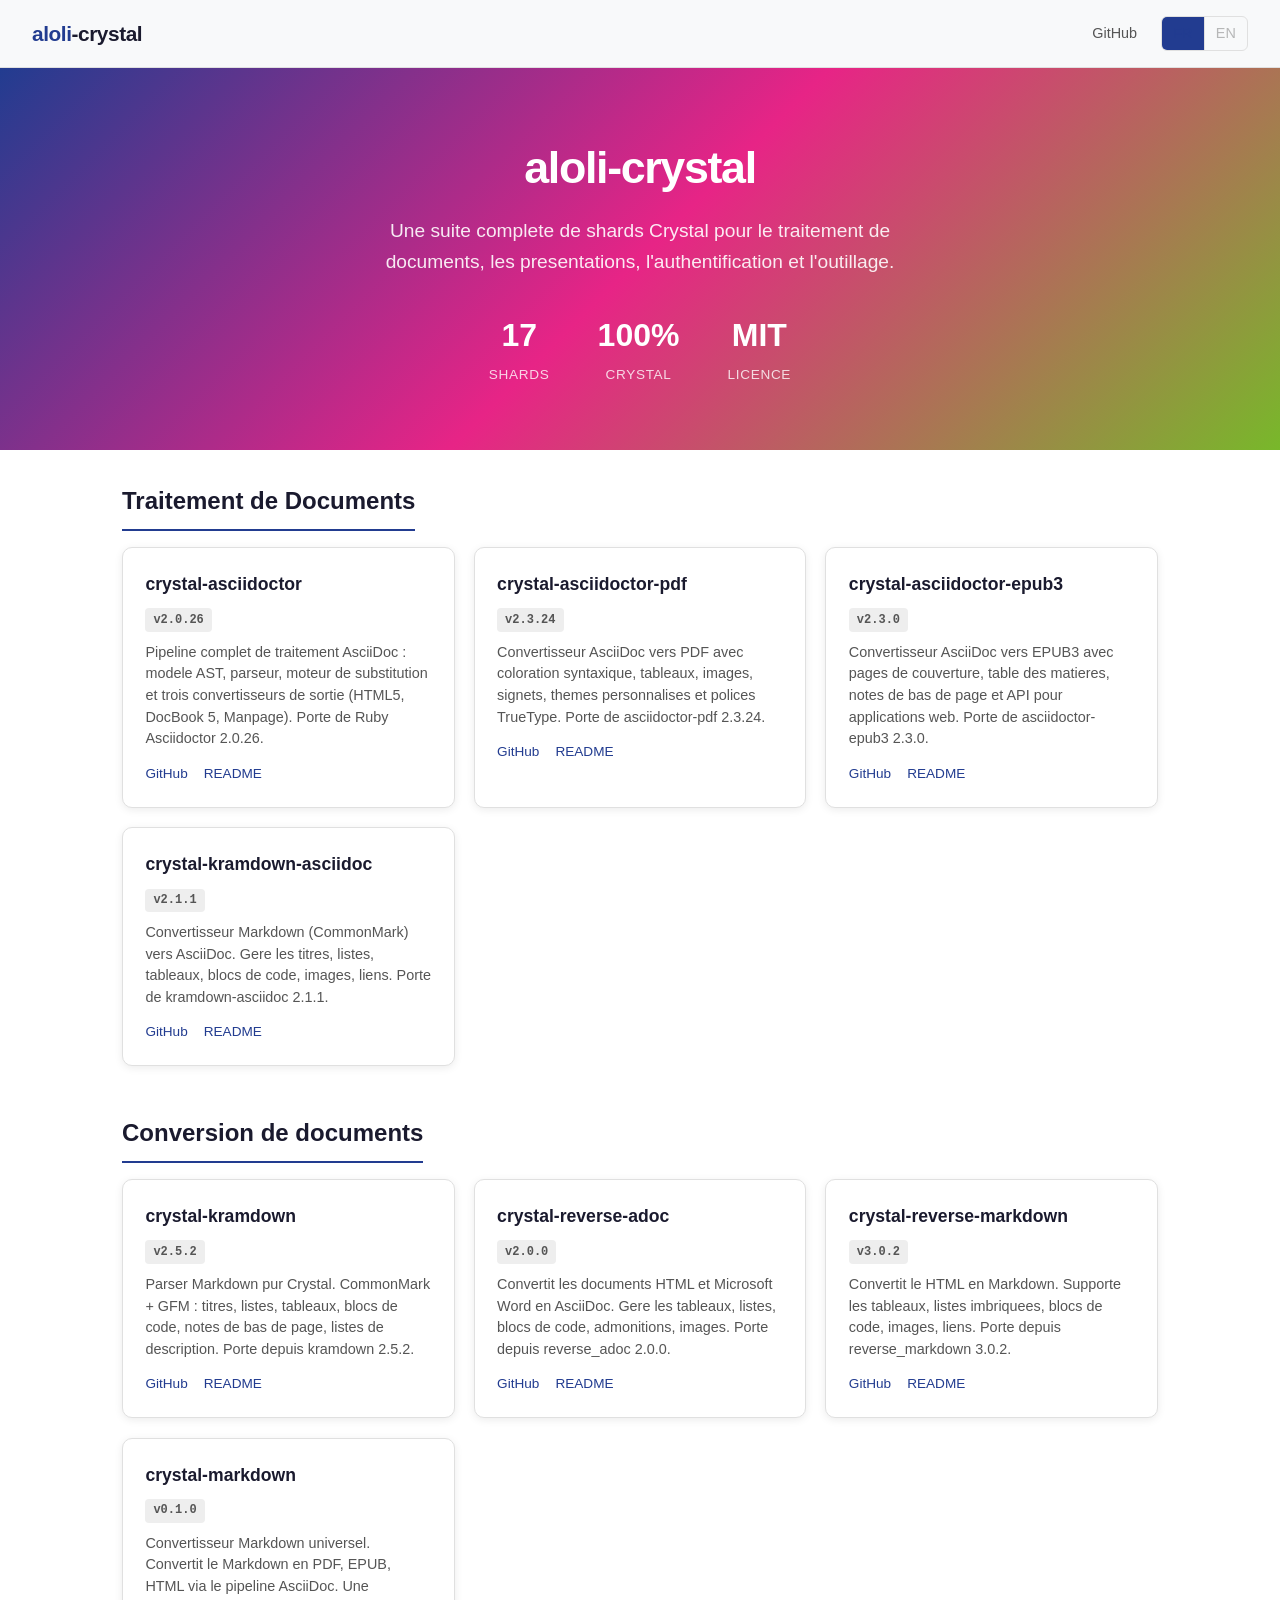
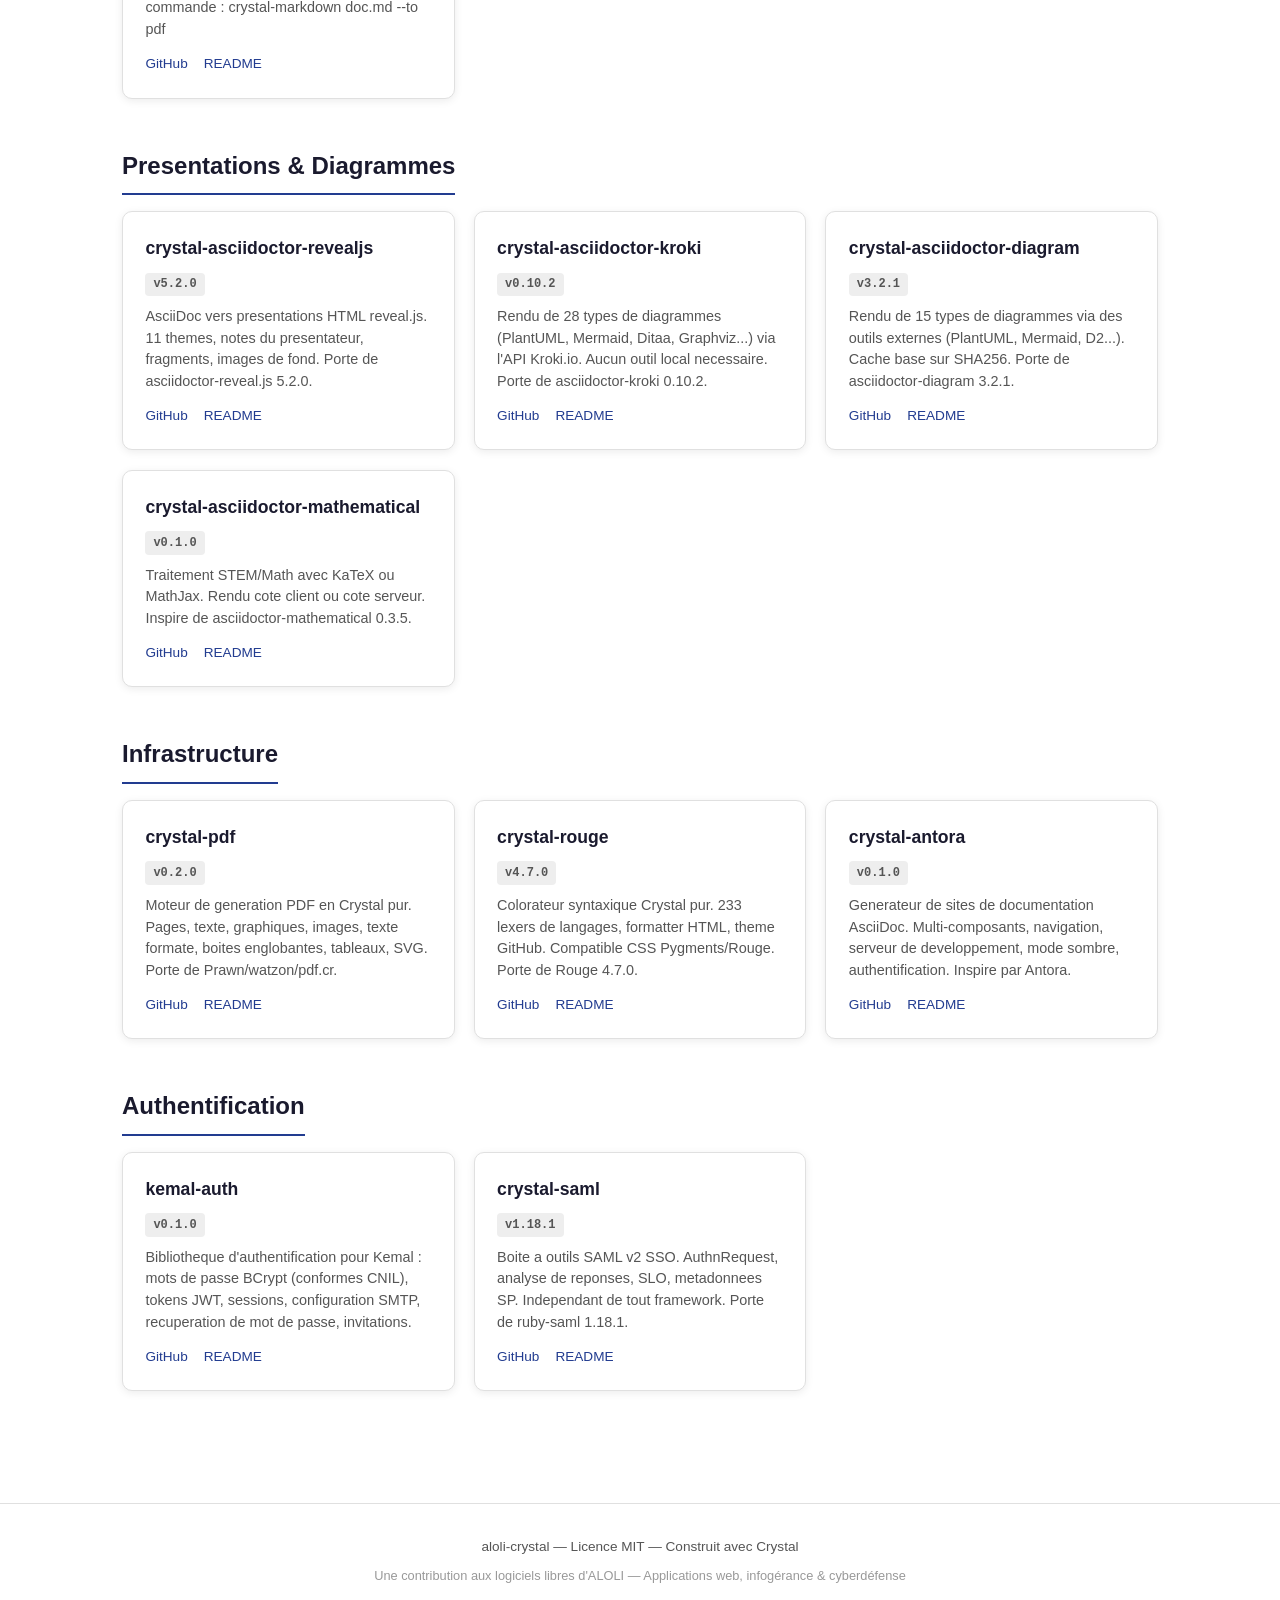
==== commit 8deb02b1: "Corriger les liens Docs → README de chaque shard" ====
--- a/fr/index.html
+++ b/fr/index.html
@@ -50,7 +50,7 @@
         <p class="description">Pipeline complet de traitement AsciiDoc : modele AST, parseur, moteur de substitution et trois convertisseurs de sortie (HTML5, DocBook 5, Manpage). Porte de Ruby Asciidoctor 2.0.26.</p>
         <div class="links">
           <a href="https://github.com/aloli-crystal/crystal-asciidoctor">GitHub</a>
-          <a href="https://github.com/aloli-crystal/crystal-asciidoctor/tree/main/docs">Docs</a>
+          <a href="https://github.com/aloli-crystal/crystal-asciidoctor">README</a>
         </div>
       </div>
       <div class="shard-card">
@@ -59,7 +59,7 @@
         <p class="description">Convertisseur AsciiDoc vers PDF avec coloration syntaxique, tableaux, images, signets, themes personnalises et polices TrueType. Porte de asciidoctor-pdf 2.3.24.</p>
         <div class="links">
           <a href="https://github.com/aloli-crystal/crystal-asciidoctor-pdf">GitHub</a>
-          <a href="https://github.com/aloli-crystal/crystal-asciidoctor-pdf/tree/main/docs">Docs</a>
+          <a href="https://github.com/aloli-crystal/crystal-asciidoctor-pdf">README</a>
         </div>
       </div>
       <div class="shard-card">
@@ -68,7 +68,7 @@
         <p class="description">Convertisseur AsciiDoc vers EPUB3 avec pages de couverture, table des matieres, notes de bas de page et API pour applications web. Porte de asciidoctor-epub3 2.3.0.</p>
         <div class="links">
           <a href="https://github.com/aloli-crystal/crystal-asciidoctor-epub3">GitHub</a>
-          <a href="https://github.com/aloli-crystal/crystal-asciidoctor-epub3/tree/main/docs">Docs</a>
+          <a href="https://github.com/aloli-crystal/crystal-asciidoctor-epub3">README</a>
         </div>
       </div>
       <div class="shard-card">
@@ -77,7 +77,7 @@
         <p class="description">Convertisseur Markdown (CommonMark) vers AsciiDoc. Gere les titres, listes, tableaux, blocs de code, images, liens. Porte de kramdown-asciidoc 2.1.1.</p>
         <div class="links">
           <a href="https://github.com/aloli-crystal/crystal-kramdown-asciidoc">GitHub</a>
-          <a href="https://github.com/aloli-crystal/crystal-kramdown-asciidoc/tree/main/docs">Docs</a>
+          <a href="https://github.com/aloli-crystal/crystal-kramdown-asciidoc">README</a>
         </div>
       </div>
     </div>
@@ -92,7 +92,7 @@
         <p class="description">Parser Markdown pur Crystal. CommonMark + GFM : titres, listes, tableaux, blocs de code, notes de bas de page, listes de description. Porte depuis kramdown 2.5.2.</p>
         <div class="links">
           <a href="https://github.com/aloli-crystal/crystal-kramdown">GitHub</a>
-          <a href="https://github.com/aloli-crystal/crystal-kramdown/tree/main/docs">Docs</a>
+          <a href="https://github.com/aloli-crystal/crystal-kramdown">README</a>
         </div>
       </div>
       <div class="shard-card">
@@ -101,7 +101,7 @@
         <p class="description">Convertit les documents HTML et Microsoft Word en AsciiDoc. Gere les tableaux, listes, blocs de code, admonitions, images. Porte depuis reverse_adoc 2.0.0.</p>
         <div class="links">
           <a href="https://github.com/aloli-crystal/crystal-reverse-adoc">GitHub</a>
-          <a href="https://github.com/aloli-crystal/crystal-reverse-adoc/tree/main/docs">Docs</a>
+          <a href="https://github.com/aloli-crystal/crystal-reverse-adoc">README</a>
         </div>
       </div>
       <div class="shard-card">
@@ -110,7 +110,7 @@
         <p class="description">Convertit le HTML en Markdown. Supporte les tableaux, listes imbriquees, blocs de code, images, liens. Porte depuis reverse_markdown 3.0.2.</p>
         <div class="links">
           <a href="https://github.com/aloli-crystal/crystal-reverse-markdown">GitHub</a>
-          <a href="https://github.com/aloli-crystal/crystal-reverse-markdown/tree/main/docs">Docs</a>
+          <a href="https://github.com/aloli-crystal/crystal-reverse-markdown">README</a>
         </div>
       </div>
       <div class="shard-card">
@@ -119,7 +119,7 @@
         <p class="description">Convertisseur Markdown universel. Convertit le Markdown en PDF, EPUB, HTML via le pipeline AsciiDoc. Une commande : crystal-markdown doc.md --to pdf</p>
         <div class="links">
           <a href="https://github.com/aloli-crystal/crystal-markdown">GitHub</a>
-          <a href="https://github.com/aloli-crystal/crystal-markdown/tree/main/docs">Docs</a>
+          <a href="https://github.com/aloli-crystal/crystal-markdown">README</a>
         </div>
       </div>
     </div>
@@ -134,7 +134,7 @@
         <p class="description">AsciiDoc vers presentations HTML reveal.js. 11 themes, notes du presentateur, fragments, images de fond. Porte de asciidoctor-reveal.js 5.2.0.</p>
         <div class="links">
           <a href="https://github.com/aloli-crystal/crystal-asciidoctor-revealjs">GitHub</a>
-          <a href="https://github.com/aloli-crystal/crystal-asciidoctor-revealjs/tree/main/docs">Docs</a>
+          <a href="https://github.com/aloli-crystal/crystal-asciidoctor-revealjs">README</a>
         </div>
       </div>
       <div class="shard-card">
@@ -143,7 +143,7 @@
         <p class="description">Rendu de 28 types de diagrammes (PlantUML, Mermaid, Ditaa, Graphviz...) via l'API Kroki.io. Aucun outil local necessaire. Porte de asciidoctor-kroki 0.10.2.</p>
         <div class="links">
           <a href="https://github.com/aloli-crystal/crystal-asciidoctor-kroki">GitHub</a>
-          <a href="https://github.com/aloli-crystal/crystal-asciidoctor-kroki/tree/main/docs">Docs</a>
+          <a href="https://github.com/aloli-crystal/crystal-asciidoctor-kroki">README</a>
         </div>
       </div>
       <div class="shard-card">
@@ -152,7 +152,7 @@
         <p class="description">Rendu de 15 types de diagrammes via des outils externes (PlantUML, Mermaid, D2...). Cache base sur SHA256. Porte de asciidoctor-diagram 3.2.1.</p>
         <div class="links">
           <a href="https://github.com/aloli-crystal/crystal-asciidoctor-diagram">GitHub</a>
-          <a href="https://github.com/aloli-crystal/crystal-asciidoctor-diagram/tree/main/docs">Docs</a>
+          <a href="https://github.com/aloli-crystal/crystal-asciidoctor-diagram">README</a>
         </div>
       </div>
       <div class="shard-card">
@@ -161,7 +161,7 @@
         <p class="description">Traitement STEM/Math avec KaTeX ou MathJax. Rendu cote client ou cote serveur. Inspire de asciidoctor-mathematical 0.3.5.</p>
         <div class="links">
           <a href="https://github.com/aloli-crystal/crystal-asciidoctor-mathematical">GitHub</a>
-          <a href="https://github.com/aloli-crystal/crystal-asciidoctor-mathematical/tree/main/docs">Docs</a>
+          <a href="https://github.com/aloli-crystal/crystal-asciidoctor-mathematical">README</a>
         </div>
       </div>
     </div>
@@ -176,7 +176,7 @@
         <p class="description">Moteur de generation PDF en Crystal pur. Pages, texte, graphiques, images, texte formate, boites englobantes, tableaux, SVG. Porte de Prawn/watzon/pdf.cr.</p>
         <div class="links">
           <a href="https://github.com/aloli-crystal/crystal-pdf">GitHub</a>
-          <a href="https://github.com/aloli-crystal/crystal-pdf/tree/main/docs">Docs</a>
+          <a href="https://github.com/aloli-crystal/crystal-pdf">README</a>
         </div>
       </div>
       <div class="shard-card">
@@ -185,7 +185,7 @@
         <p class="description">Colorateur syntaxique Crystal pur. 233 lexers de langages, formatter HTML, theme GitHub. Compatible CSS Pygments/Rouge. Porte de Rouge 4.7.0.</p>
         <div class="links">
           <a href="https://github.com/aloli-crystal/crystal-rouge">GitHub</a>
-          <a href="https://github.com/aloli-crystal/crystal-rouge/tree/main/docs">Docs</a>
+          <a href="https://github.com/aloli-crystal/crystal-rouge">README</a>
         </div>
       </div>
       <div class="shard-card">
@@ -194,7 +194,7 @@
         <p class="description">Generateur de sites de documentation AsciiDoc. Multi-composants, navigation, serveur de developpement, mode sombre, authentification. Inspire par Antora.</p>
         <div class="links">
           <a href="https://github.com/aloli-crystal/crystal-antora">GitHub</a>
-          <a href="https://github.com/aloli-crystal/crystal-antora/tree/main/docs">Docs</a>
+          <a href="https://github.com/aloli-crystal/crystal-antora">README</a>
         </div>
       </div>
     </div>
@@ -209,7 +209,7 @@
         <p class="description">Bibliotheque d'authentification pour Kemal : mots de passe BCrypt (conformes CNIL), tokens JWT, sessions, configuration SMTP, recuperation de mot de passe, invitations.</p>
         <div class="links">
           <a href="https://github.com/aloli-crystal/kemal-auth">GitHub</a>
-          <a href="https://github.com/aloli-crystal/kemal-auth/tree/main/docs">Docs</a>
+          <a href="https://github.com/aloli-crystal/kemal-auth">README</a>
         </div>
       </div>
       <div class="shard-card">
@@ -218,7 +218,7 @@
         <p class="description">Boite a outils SAML v2 SSO. AuthnRequest, analyse de reponses, SLO, metadonnees SP. Independant de tout framework. Porte de ruby-saml 1.18.1.</p>
         <div class="links">
           <a href="https://github.com/aloli-crystal/crystal-saml">GitHub</a>
-          <a href="https://github.com/aloli-crystal/crystal-saml/tree/main/docs">Docs</a>
+          <a href="https://github.com/aloli-crystal/crystal-saml">README</a>
         </div>
       </div>
     </div>
